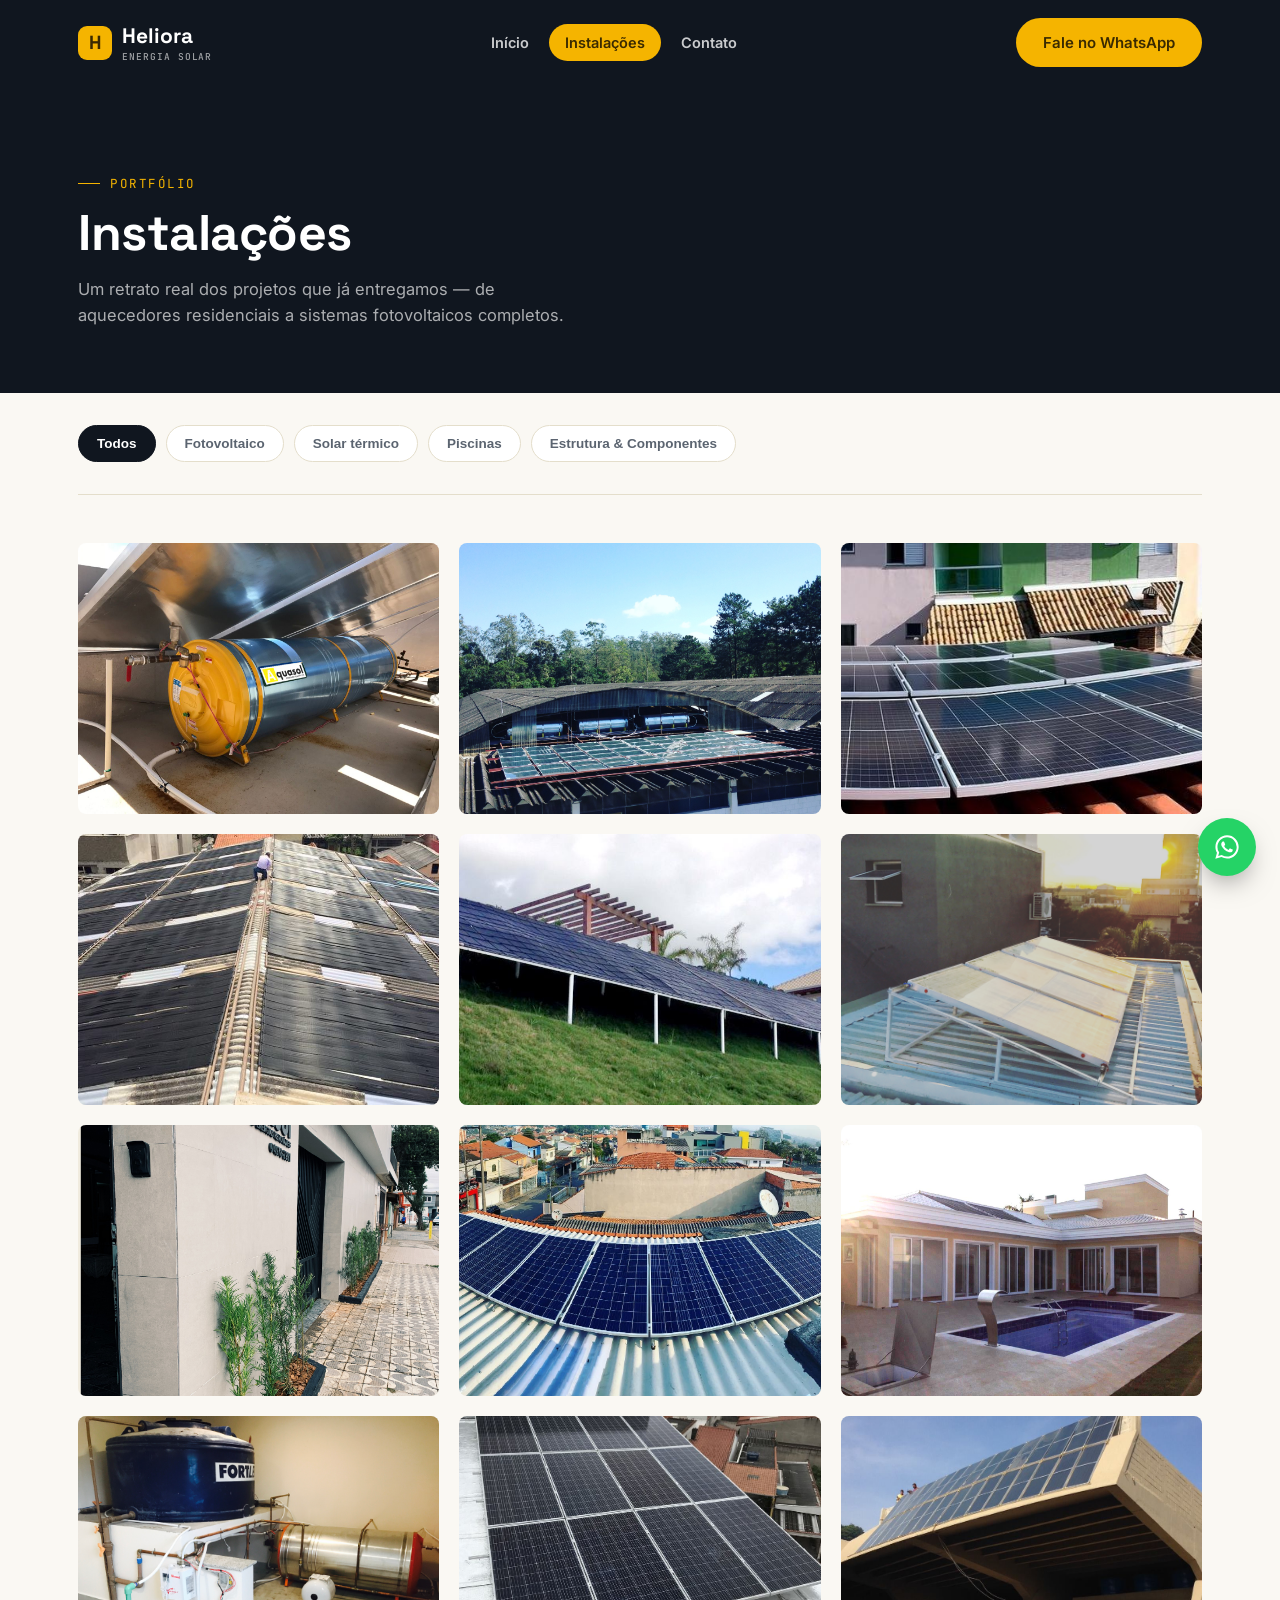
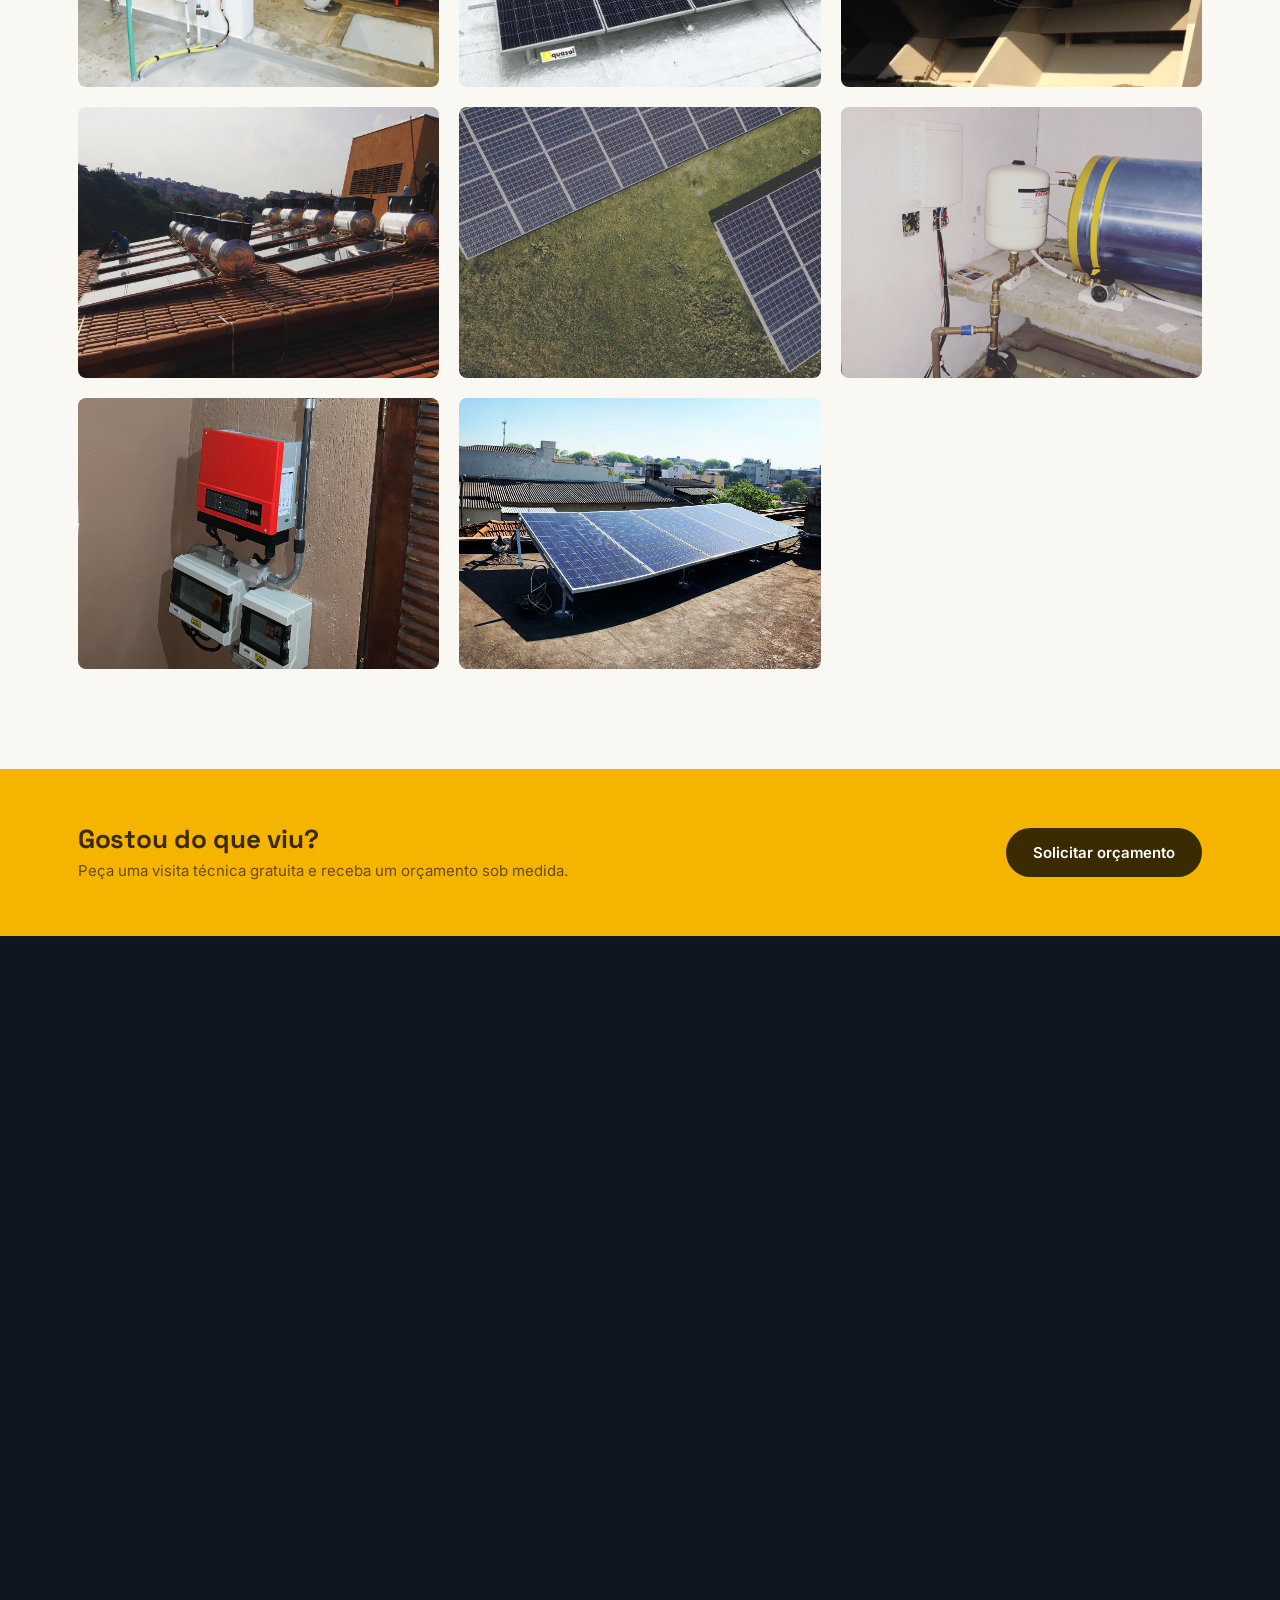
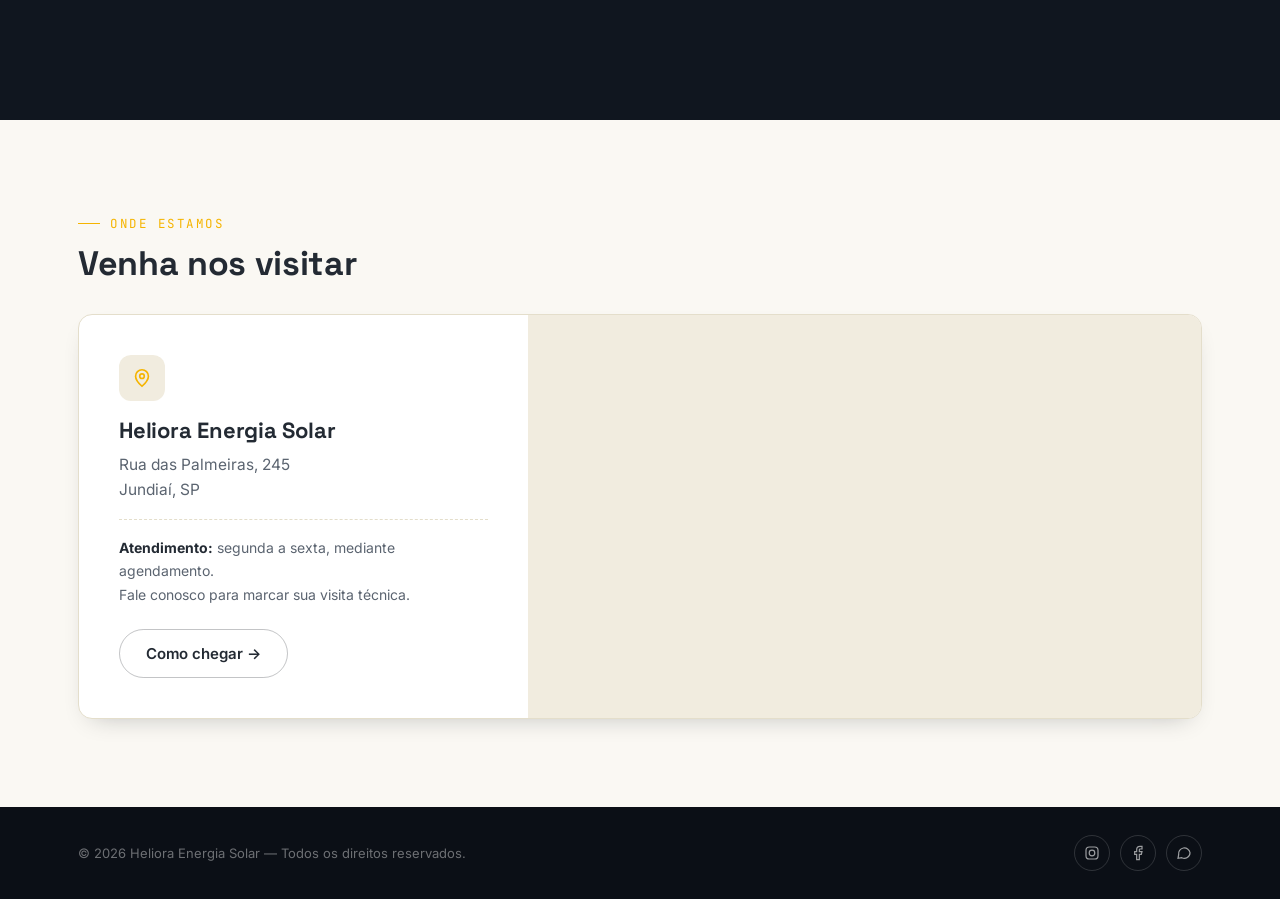
==== instalacoes.html @ be7b8970 "adição dos arquivos do site" ====
<!DOCTYPE html>
<html lang="pt-BR">
<head>
<meta charset="UTF-8">
<meta name="viewport" content="width=device-width, initial-scale=1.0">
<title>Instalações — Heliora Energia Solar</title>
<meta name="description" content="Veja projetos reais de aquecimento solar térmico, sistemas fotovoltaicos e aquecimento de piscinas instalados pela Heliora.">
<link rel="preconnect" href="https://fonts.googleapis.com">
<link rel="preconnect" href="https://fonts.gstatic.com" crossorigin>
<link href="https://fonts.googleapis.com/css2?family=Space+Grotesk:wght@500;600;700&family=Inter:wght@400;500;600;700&family=JetBrains+Mono:wght@400;500;700&display=swap" rel="stylesheet">
<link rel="stylesheet" href="css/style.css">
</head>
<body>

<!-- ============ HEADER ============ -->
<header class="site-header">
  <div class="container">
    <a href="index.html" class="brand">
      <span class="brand-mark">H</span>
      <span>Heliora<small>ENERGIA SOLAR</small></span>
    </a>

    <nav class="main-nav">
      <a href="index.html">Início</a>
      <a href="instalacoes.html" class="is-active">Instalações</a>
      <a href="#contato">Contato</a>
      <div class="nav-mobile-cta">
        <a class="btn btn-primary btn-block" href="https://wa.me/5511987654321" target="_blank" rel="noopener">Fale no WhatsApp</a>
      </div>
    </nav>

    <div class="header-actions">
      <a class="btn btn-primary" href="https://wa.me/5511987654321" target="_blank" rel="noopener">Fale no WhatsApp</a>
      <button class="nav-toggle" aria-label="Abrir menu" aria-expanded="false">
        <span class="nav-toggle-bars"><span></span><span></span><span></span></span>
      </button>
    </div>
  </div>
</header>
<div class="nav-overlay"></div>

<!-- ============ TÍTULO DA PÁGINA ============ -->
<section class="page-hero">
  <div class="container">
    <span class="eyebrow">Portfólio</span>
    <h1>Instalações</h1>
    <p>Um retrato real dos projetos que já entregamos — de aquecedores residenciais a sistemas fotovoltaicos completos.</p>
  </div>
</section>

<!-- ============ FILTROS ============ -->
<div class="container">
  <div class="filter-bar">
    <button class="filter-chip is-active" data-filter="all">Todos</button>
    <button class="filter-chip" data-filter="fotovoltaico">Fotovoltaico</button>
    <button class="filter-chip" data-filter="termico">Solar térmico</button>
    <button class="filter-chip" data-filter="piscina">Piscinas</button>
    <button class="filter-chip" data-filter="estrutura">Estrutura & Componentes</button>
  </div>
</div>

<!-- ============ GALERIA ============ -->
<div class="container">
  <div class="gallery-grid">

    <div class="gallery-item" data-category="termico" data-caption="Boiler térmico instalado em telhado residencial">
      <img src="./images/istalacoes/2bda6b14b1c64e98bdaf5f11907315ac.jpg" alt="Boiler de aquecimento solar térmico" data-ph="2bda6b14b1c64e98bdaf5f11907315ac.jpg (800×600px)">
      <span class="gallery-caption">Boiler térmico residencial</span>
    </div>

    <div class="gallery-item" data-category="termico" data-caption="Coletores térmicos instalados em cobertura de galpão">
      <img src="./images/istalacoes/5e6241b6c4be4158abbdec86ddadd91f.jpg" alt="Coletores solares térmicos em galpão" data-ph="5e6241b6c4be4158abbdec86ddadd91f.jpg (800×600px)">
      <span class="gallery-caption">Coletores térmicos em galpão</span>
    </div>

    <div class="gallery-item" data-category="fotovoltaico" data-caption="Painéis fotovoltaicos instalados em telhado cerâmico residencial">
      <img src="./images/istalacoes/6fbfa74b5dc548d1a0329ac678826400.jpg" alt="Painéis fotovoltaicos em telhado cerâmico" data-ph="6fbfa74b5dc548d1a0329ac678826400.jpg (800×600px)">
      <span class="gallery-caption">Fotovoltaico em telhado cerâmico</span>
    </div>

    <div class="gallery-item" data-category="termico" data-caption="Coletores solares térmicos instalados em grande telhado residencial">
      <img src="./images/istalacoes/8ac4a5382a5d43bbad98f8ae8292c017.jpg" alt="Coletores térmicos em telhado residencial" data-ph="8ac4a5382a5d43bbad98f8ae8292c017.jpg (800×600px)">
      <span class="gallery-caption">Coletores térmicos em telhado</span>
    </div>

    <div class="gallery-item" data-category="estrutura" data-caption="Estrutura elevada para coletores solares em terreno gramado">
      <img src="./images/istalacoes/42d260f66baf4b69919c429f97cd29e5.jpg" alt="Estrutura elevada para coletores solares em terreno" data-ph="42d260f66baf4b69919c429f97cd29e5.jpg (800×600px)">
      <span class="gallery-caption">Estrutura elevada em terreno</span>
    </div>

    <div class="gallery-item" data-category="termico" data-caption="Coletores térmicos em cobertura residencial">
      <img src="./images/istalacoes/72e43635341d48288f704a5536a4f82e.jpg" alt="Coletores solares em telhado" data-ph="72e43635341d48288f704a5536a4f82e.jpg (800×600px)">
      <span class="gallery-caption">Coletores em telhado</span>
    </div>

    <div class="gallery-item" data-category="estrutura" data-caption="Fachada da loja Heliora Energia Solar">
      <img src="./images/istalacoes/73c586de6caf469c9f681f7575840d7e.png" alt="Fachada da loja Heliora Energia Solar" data-ph="73c586de6caf469c9f681f7575840d7e.png (800×600px)">
      <span class="gallery-caption">Nossa loja</span>
    </div>

    <div class="gallery-item" data-category="fotovoltaico" data-caption="Painéis fotovoltaicos instalados em telhado cerâmico curvo">
      <img src="./images/istalacoes/98ac9041b6624213ab19336f9e82d36c.jpg" alt="Painéis fotovoltaicos em telhado cerâmico curvo" data-ph="98ac9041b6624213ab19336f9e82d36c.jpg (800×600px)">
      <span class="gallery-caption">Fotovoltaico em telhado curvo</span>
    </div>

    <div class="gallery-item" data-category="piscina" data-caption="Residência com piscina e sistema de aquecimento solar térmico">
      <img src="./images/istalacoes/781cdcae10b7414789338d3bd4f1a18f.jpg" alt="Casa com piscina e coletores térmicos no telhado" data-ph="781cdcae10b7414789338d3bd4f1a18f.jpg (800×600px)">
      <span class="gallery-caption">Piscina aquecida</span>
    </div>

    <div class="gallery-item" data-category="termico" data-caption="Reservatório térmico e boiler instalados internamente">
      <img src="./images/istalacoes/692979d7442b49f5b5044c58e0410f0d.jpg" alt="Reservatório térmico e boiler instalados internamente" data-ph="692979d7442b49f5b5044c58e0410f0d.jpg (800×600px)">
      <span class="gallery-caption">Reservatório térmico interno</span>
    </div>

    <div class="gallery-item" data-category="fotovoltaico" data-caption="Painéis fotovoltaicos instalados em laje residencial">
      <img src="./images/istalacoes/14325684240644ce937c5ff4631cb572.jpg" alt="Painéis fotovoltaicos em laje" data-ph="14325684240644ce937c5ff4631cb572.jpg (800×600px)">
      <span class="gallery-caption">Fotovoltaico em laje</span>
    </div>

    <div class="gallery-item" data-category="fotovoltaico" data-caption="Sistema fotovoltaico instalado em cobertura de concreto elevada">
      <img src="./images/istalacoes/a41fe81eb5fc4bcea24f68a102876c48.jpg" alt="Painéis fotovoltaicos em estrutura de concreto elevada" data-ph="a41fe81eb5fc4bcea24f68a102876c48.jpg (800×600px)">
      <span class="gallery-caption">Fotovoltaico em estrutura elevada</span>
    </div>

    <div class="gallery-item" data-category="termico" data-caption="Múltiplos boilers e coletores solares térmicos instalados em telhado">
      <img src="./images/istalacoes/b8708d75e0874baaada70e52911a408b.jpg" alt="Boilers e coletores térmicos em telhado residencial" data-ph="b8708d75e0874baaada70e52911a408b.jpg (800×600px)">
      <span class="gallery-caption">Instalação térmica em telhado</span>
    </div>

    <div class="gallery-item" data-category="fotovoltaico" data-caption="Vista aérea de painéis fotovoltaicos instalados em terreno gramado">
      <img src="./images/istalacoes/cd1c4d6988d44284a368681a8ea2b08d.jpg" alt="Vista aérea de painéis fotovoltaicos" data-ph="cd1c4d6988d44284a368681a8ea2b08d.jpg (800×600px)">
      <span class="gallery-caption">Vista aérea</span>
    </div>

    <div class="gallery-item" data-category="termico" data-caption="Reservatório térmico com bomba e tanque de expansão">
      <img src="./images/istalacoes/db271c2075e047968bb6e64349162584.jpg" alt="Reservatório térmico com bomba instalada internamente" data-ph="db271c2075e047968bb6e64349162584.jpg (800×600px)">
      <span class="gallery-caption">Reservatório térmico e bomba</span>
    </div>

    <div class="gallery-item" data-category="estrutura" data-caption="Inversor e caixas de proteção do sistema fotovoltaico">
      <img src="./images/istalacoes/e4dbc1f11e784e4796e7d71399c175ad.jpg" alt="Inversor solar instalado em parede" data-ph="e4dbc1f11e784e4796e7d71399c175ad.jpg (800×600px)">
      <span class="gallery-caption">Inversor fotovoltaico</span>
    </div>

    <div class="gallery-item" data-category="fotovoltaico" data-caption="Painéis fotovoltaicos instalados em estrutura elevada sobre laje">
      <img src="./images/istalacoes/e7928f3916b441e6afbc265c511e151e.jpg" alt="Painéis fotovoltaicos em estrutura elevada sobre laje" data-ph="e7928f3916b441e6afbc265c511e151e.jpg (800×600px)">
      <span class="gallery-caption">Fotovoltaico em estrutura elevada</span>
    </div>

  </div>
</div>

<!-- ============ LIGHTBOX ============ -->
<div class="lightbox">
  <button class="lightbox-close" aria-label="Fechar">
    <svg width="20" height="20" viewBox="0 0 24 24" fill="none" stroke="currentColor" stroke-width="2"><line x1="5" y1="5" x2="19" y2="19"/><line x1="19" y1="5" x2="5" y2="19"/></svg>
  </button>
  <button class="lightbox-prev" aria-label="Anterior">
    <svg width="18" height="18" viewBox="0 0 24 24" fill="none" stroke="currentColor" stroke-width="2"><polyline points="15 18 9 12 15 6"/></svg>
  </button>
  <button class="lightbox-next" aria-label="Próxima">
    <svg width="18" height="18" viewBox="0 0 24 24" fill="none" stroke="currentColor" stroke-width="2"><polyline points="9 18 15 12 9 6"/></svg>
  </button>
  <div>
    <div class="lightbox-img-wrap"></div>
    <p class="lightbox-caption"></p>
  </div>
</div>

<!-- ============ CTA STRIP ============ -->
<section class="cta-strip">
  <div class="container">
    <div>
      <h3>Gostou do que viu?</h3>
      <p>Peça uma visita técnica gratuita e receba um orçamento sob medida.</p>
    </div>
    <a href="index.html#contato" class="btn btn-primary">Solicitar orçamento</a>
  </div>
</section>

<!-- ============ CONTATO ============ -->
<section class="contact-section section" id="contato">
  <div class="contact-bg">
    <img src="images/campo-paineis-solares.jpg" alt="Campo de painéis solares" data-ph="campo-paineis-solares.jpg · vista aérea de painéis em campo (2000×1400px)">
  </div>
  <div class="container">
    <div class="contact-grid">
      <div class="reveal">
        <span class="eyebrow">Fale conosco</span>
        <h2 style="font-size: clamp(28px, 3.2vw, 38px); color:#fff; margin-top:14px;">Conte conosco</h2>
        <p style="margin-top: 16px; color: rgba(255,255,255,.65); font-size: 16px; max-width: 420px;">Entramos em contato com você. Informe os melhores dias e horários de sua conveniência.</p>

        <div class="contact-info-list">
          <div class="contact-info-item">
            <span class="contact-icon"><svg viewBox="0 0 24 24" fill="none" stroke="currentColor" stroke-width="1.8"><path d="M12 21s-7-6.2-7-11a7 7 0 0 1 14 0c0 4.8-7 11-7 11Z"/><circle cx="12" cy="10" r="2.5"/></svg></span>
            <div><h4>Endereço</h4><p>Rua das Palmeiras, 245 — Jundiaí, SP</p></div>
          </div>
          <div class="contact-info-item">
            <span class="contact-icon"><svg viewBox="0 0 24 24" fill="none" stroke="currentColor" stroke-width="1.8"><path d="M21 11.5a8.5 8.5 0 0 1-12.3 7.6L3 20l1-5.4A8.5 8.5 0 1 1 21 11.5Z"/></svg></span>
            <div><h4>WhatsApp</h4><p><a href="https://wa.me/5511987654321" target="_blank" rel="noopener">(11) 98765-4321</a></p></div>
          </div>
        </div>
      </div>

      <div class="contact-form reveal">
        <h3>Solicite seu orçamento</h3>
        <p>Preencha o formulário abaixo com seus dados.</p>
        <form>
          <div class="field">
            <label for="nome2">Nome</label>
            <input id="nome2" name="nome" type="text" placeholder="Seu nome completo" required>
          </div>
          <div class="field">
            <label for="email2">E-mail</label>
            <input id="email2" name="email" type="email" placeholder="voce@email.com" required>
          </div>
          <div class="field">
            <label for="mensagem2">Telefone e melhor horário</label>
            <textarea id="mensagem2" name="mensagem" placeholder="Seu telefone e os melhores dias/horários para retornarmos" required></textarea>
          </div>
          <button type="submit" class="btn btn-primary btn-block" style="margin-top: 22px;">Enviar mensagem</button>
          <p class="form-note">Seus dados são usados apenas para retornarmos seu contato.</p>
          <div class="form-success">Mensagem enviada! Em breve entraremos em contato.</div>
        </form>
      </div>
    </div>
  </div>
</section>

<!-- ============ MAPA ============ -->
<section class="section-tight section-light">
  <div class="container">
    <div class="section-head reveal" style="margin-bottom: 32px;">
      <span class="eyebrow">Onde estamos</span>
      <h2 style="font-size: clamp(26px, 3vw, 34px); margin-top: 14px;">Venha nos visitar</h2>
    </div>
    <div class="map-wrap reveal">
      <div class="map-card">
        <span class="contact-icon"><svg viewBox="0 0 24 24" fill="none" stroke="currentColor" stroke-width="1.8"><path d="M12 21s-7-6.2-7-11a7 7 0 0 1 14 0c0 4.8-7 11-7 11Z"/><circle cx="12" cy="10" r="2.5"/></svg></span>
        <h3>Heliora Energia Solar</h3>
        <address>Rua das Palmeiras, 245<br>Jundiaí, SP</address>
        <div class="map-hours">
          <strong>Atendimento:</strong> segunda a sexta, mediante agendamento.<br>
          Fale conosco para marcar sua visita técnica.
        </div>
        <a class="btn btn-ghost-light" href="https://www.google.com/maps/dir/?api=1&destination=Rua+das+Palmeiras,+245,+Jundia%C3%AD,+SP" target="_blank" rel="noopener">Como chegar →</a>
      </div>
      <div class="map-embed">
        <iframe
          src="https://www.google.com/maps?q=Rua+das+Palmeiras,+245,+Jundia%C3%AD,+SP&output=embed"
          title="Localização da Heliora Energia Solar no mapa"
          loading="lazy"
          referrerpolicy="no-referrer-when-downgrade"
          allowfullscreen></iframe>
      </div>
    </div>
  </div>
</section>

<!-- ============ FOOTER ============ -->
<footer class="site-footer">
  <div class="container">
    <p>© 2026 Heliora Energia Solar — Todos os direitos reservados.</p>
    <div class="footer-social">
      <a href="https://instagram.com/helioraenergiasolar" target="_blank" rel="noopener" aria-label="Instagram"><svg viewBox="0 0 24 24" fill="none" stroke="currentColor" stroke-width="1.8"><rect x="3" y="3" width="18" height="18" rx="5"/><circle cx="12" cy="12" r="4.2"/></svg></a>
      <a href="https://facebook.com/helioraenergiasolar" target="_blank" rel="noopener" aria-label="Facebook"><svg viewBox="0 0 24 24" fill="none" stroke="currentColor" stroke-width="1.8"><path d="M18 2h-3a5 5 0 0 0-5 5v3H7v4h3v8h4v-8h3l1-4h-4V7a1 1 0 0 1 1-1h3Z"/></svg></a>
      <a href="https://wa.me/5511987654321" target="_blank" rel="noopener" aria-label="WhatsApp"><svg viewBox="0 0 24 24" fill="none" stroke="currentColor" stroke-width="1.8"><path d="M21 11.5a8.5 8.5 0 0 1-12.3 7.6L3 20l1-5.4A8.5 8.5 0 1 1 21 11.5Z"/></svg></a>
    </div>
  </div>
</footer>

<a class="whatsapp-fab" href="https://wa.me/5511987654321" target="_blank" rel="noopener" aria-label="Fale no WhatsApp">
  <svg viewBox="0 0 24 24"><path d="M12.04 2c-5.5 0-9.96 4.46-9.96 9.96 0 1.76.46 3.48 1.34 5L2 22l5.2-1.36a9.94 9.94 0 0 0 4.84 1.24h.01c5.5 0 9.96-4.46 9.96-9.96 0-2.66-1.03-5.15-2.92-7.03A9.9 9.9 0 0 0 12.04 2Zm0 18.2h-.01a8.2 8.2 0 0 1-4.19-1.15l-.3-.18-3.09.81.82-3.01-.2-.31a8.24 8.24 0 0 1-1.26-4.4c0-4.55 3.7-8.25 8.25-8.25 2.2 0 4.27.86 5.83 2.42a8.19 8.19 0 0 1 2.42 5.83c0 4.55-3.71 8.24-8.27 8.24Zm4.52-6.17c-.25-.12-1.46-.72-1.68-.8-.23-.08-.39-.12-.56.13-.16.24-.64.8-.78.96-.14.17-.29.19-.53.06-.25-.12-1.04-.38-1.98-1.22-.73-.65-1.22-1.46-1.37-1.7-.14-.25-.02-.38.11-.5.11-.12.25-.29.37-.44.12-.14.16-.25.24-.41.08-.17.04-.31-.02-.44-.06-.12-.56-1.36-.77-1.86-.2-.48-.41-.42-.56-.43h-.48c-.16 0-.42.06-.65.31-.22.24-.85.83-.85 2.03s.87 2.36 1 2.52c.12.17 1.71 2.62 4.15 3.67.58.25 1.03.4 1.38.51.58.18 1.11.16 1.53.1.47-.07 1.46-.6 1.66-1.17.21-.58.21-1.08.15-1.18-.06-.1-.23-.16-.48-.28Z"/></svg>
</a>

<script src="js/main.js"></script>
</body>
</html>
---- css/style.css ----
/* =========================================================
   AQUASOL — Energias Renováveis
   Design tokens
   ========================================================= */
:root{
  --ink:        #10161F;   /* fundo escuro principal */
  --ink-2:      #1B2432;   /* painéis escuros secundários */
  --ink-line:   #2C3849;   /* linhas sobre fundo escuro */

  --sun:        #F5B400;   /* amarelo principal (marca) */
  --sun-2:      #FFD65C;   /* amarelo claro / hover */
  --sun-ink:    #3A2A00;   /* texto escuro sobre amarelo */

  --paper:      #FAF8F3;   /* fundo claro principal */
  --paper-2:    #F1ECDF;   /* fundo claro secundário */
  --line:       #E4DECB;   /* linhas sobre fundo claro */

  --slate:      #232A33;   /* texto escuro principal */
  --slate-2:    #5B6470;   /* texto escuro secundário */

  --sky:        #2C6E9E;   /* acento técnico (água/térmico) */

  --radius:     14px;
  --radius-sm:  8px;

  --shadow: 0 20px 40px -20px rgba(16,22,31,.35);
  --shadow-sm: 0 10px 24px -14px rgba(16,22,31,.3);

  --font-display: "Space Grotesk", "Arial Narrow", sans-serif;
  --font-body: "Inter", -apple-system, BlinkMacSystemFont, sans-serif;
  --font-mono: "JetBrains Mono", ui-monospace, monospace;
}

*{ box-sizing: border-box; }
html{
  scroll-behavior: smooth;
  scroll-padding-top: 96px; /* evita que o cabeçalho fixo cubra o topo da seção ao clicar em links de âncora */
}
body{
  margin: 0;
  font-family: var(--font-body);
  color: var(--slate);
  background: var(--paper);
  -webkit-font-smoothing: antialiased;
  overflow-x: hidden;
}
img{ max-width: 100%; display: block; }
a{ color: inherit; text-decoration: none; }
ul{ list-style: none; margin: 0; padding: 0; }
h1,h2,h3,h4{ font-family: var(--font-display); margin: 0; line-height: 1.08; letter-spacing: -0.01em; }
p{ margin: 0; }

.container{
  width: 100%;
  max-width: 1180px;
  margin: 0 auto;
  padding: 0 28px;
}

.eyebrow{
  font-family: var(--font-mono);
  font-size: 12.5px;
  letter-spacing: .12em;
  text-transform: uppercase;
  color: var(--sun);
  display: inline-flex;
  align-items: center;
  gap: 10px;
}
.eyebrow::before{
  content: "";
  width: 22px; height: 1px;
  background: var(--sun);
}

:focus-visible{
  outline: 2px solid var(--sun);
  outline-offset: 3px;
  border-radius: 4px;
}

/* =========================================================
   BOTÕES
   ========================================================= */
.btn{
  display: inline-flex;
  align-items: center;
  justify-content: center;
  gap: 8px;
  padding: 14px 26px;
  border-radius: 999px;
  font-family: var(--font-body);
  font-weight: 600;
  font-size: 15px;
  cursor: pointer;
  border: 1px solid transparent;
  transition: transform .18s ease, background .18s ease, border-color .18s ease, color .18s ease;
}
.btn:hover{ transform: translateY(-2px); }

.btn-primary{
  background: var(--sun);
  color: var(--sun-ink);
}
.btn-primary:hover{ background: var(--sun-2); }

.btn-ghost-dark{
  background: transparent;
  border-color: rgba(255,255,255,.35);
  color: #fff;
}
.btn-ghost-dark:hover{ border-color: #fff; background: rgba(255,255,255,.08); }

.btn-ghost-light{
  background: transparent;
  border-color: rgba(16,22,31,.25);
  color: var(--slate);
}
.btn-ghost-light:hover{ border-color: var(--slate); }

.btn-block{ width: 100%; }

/* =========================================================
   PLACEHOLDER DE IMAGEM (até o cliente subir os arquivos)
   ========================================================= */
.ph{
  position: relative;
  overflow: hidden;
  background: linear-gradient(135deg, #EFE7CE 25%, #E7DEC2 25%, #E7DEC2 50%, #EFE7CE 50%, #EFE7CE 75%, #E7DEC2 75%, #E7DEC2 100%);
  background-size: 24px 24px;
  display: flex;
  align-items: center;
  justify-content: center;
}
.ph::after{
  content: attr(data-label);
  position: absolute;
  inset: 10px;
  display: flex;
  align-items: center;
  justify-content: center;
  text-align: center;
  padding: 10px;
  background: rgba(16,22,31,.82);
  color: #fff;
  font-family: var(--font-mono);
  font-size: 11.5px;
  line-height: 1.5;
  border-radius: 8px;
  letter-spacing: .01em;
}
.ph img{ position: relative; z-index: 1; }
img.img-loaded ~ .ph, img.img-loaded{ background: none; }

/* =========================================================
   HEADER
   ========================================================= */
.site-header{
  position: fixed;
  top: 0; left: 0; right: 0;
  z-index: 300;
  padding: 18px 0;
  transition: background .25s ease, padding .25s ease, box-shadow .25s ease;
}
.site-header.is-solid{
  background: rgba(16,22,31,.92);
  backdrop-filter: blur(10px);
  padding: 12px 0;
  box-shadow: 0 8px 24px -16px rgba(0,0,0,.5);
}
.site-header .container{
  display: flex;
  align-items: center;
  justify-content: space-between;
  gap: 24px;
}
.brand{
  display: flex;
  align-items: center;
  gap: 10px;
  font-family: var(--font-display);
  font-size: 21px;
  font-weight: 700;
  color: #fff;
}
.brand-mark{
  width: 34px; height: 34px;
  background: var(--sun);
  color: var(--sun-ink);
  border-radius: 9px;
  display: flex; align-items: center; justify-content: center;
  font-size: 19px; font-weight: 700;
}
.brand small{
  display: block;
  font-family: var(--font-mono);
  font-size: 9.5px;
  letter-spacing: .1em;
  color: rgba(255,255,255,.6);
  font-weight: 500;
  margin-top: 1px;
}

.main-nav{ display: flex; align-items: center; gap: 4px; }
.main-nav a{
  color: rgba(255,255,255,.78);
  font-size: 14.5px;
  font-weight: 600;
  padding: 10px 16px;
  border-radius: 999px;
  transition: background .18s ease, color .18s ease;
}
.main-nav a:hover{ color: #fff; background: rgba(255,255,255,.08); }
.main-nav a.is-active{ color: var(--sun-ink); background: var(--sun); }

.header-actions{ display: flex; align-items: center; gap: 14px; }

/* Botão hamburguer -> X, animado com 3 barras */
.nav-toggle{
  display: none;
  width: 44px; height: 44px;
  border-radius: 50%;
  border: 1px solid rgba(255,255,255,.22);
  background: rgba(255,255,255,.05);
  color: #fff;
  align-items: center; justify-content: center;
  cursor: pointer;
  position: relative;
  z-index: 210;
  flex: none;
  transition: background .2s ease, border-color .2s ease;
}
.nav-toggle:hover{ background: rgba(255,255,255,.1); }
.nav-toggle-bars{
  position: relative;
  width: 18px; height: 12px;
}
.nav-toggle-bars span{
  position: absolute;
  left: 0; right: 0;
  height: 2px;
  border-radius: 2px;
  background: #fff;
  transition: transform .25s ease, opacity .2s ease, top .25s ease;
}
.nav-toggle-bars span:nth-child(1){ top: 0; }
.nav-toggle-bars span:nth-child(2){ top: 5px; }
.nav-toggle-bars span:nth-child(3){ top: 10px; }
.nav-toggle.is-open .nav-toggle-bars span:nth-child(1){ top: 5px; transform: rotate(45deg); }
.nav-toggle.is-open .nav-toggle-bars span:nth-child(2){ opacity: 0; }
.nav-toggle.is-open .nav-toggle-bars span:nth-child(3){ top: 5px; transform: rotate(-45deg); }

/* Véu escurecendo o restante da página quando o menu mobile está aberto */
.nav-overlay{
  display: none;
  position: fixed;
  inset: 0;
  z-index: 150;
  background: rgba(10,13,18,.6);
  backdrop-filter: blur(2px);
  opacity: 0;
  transition: opacity .25s ease;
}
.nav-overlay.is-open{ display: block; opacity: 1; }

.nav-mobile-cta{ display: none; }

/* =========================================================
   HERO
   ========================================================= */
.hero{
  position: relative;
  min-height: 100vh;
  display: flex;
  align-items: center;
  background: var(--ink);
  overflow: hidden;
}
.hero-bg{
  position: absolute; inset: 0;
}
.hero-bg::before{
  content: "";
  position: absolute; inset: 0;
  background: linear-gradient(180deg, rgba(16,22,31,.55) 0%, rgba(16,22,31,.72) 55%, rgba(16,22,31,.96) 100%);
  z-index: 1;
}
.hero-bg img{ width: 100%; height: 100%; object-fit: cover; }

.hero .container{
  position: relative;
  z-index: 2;
  padding-top: 120px;
  padding-bottom: 90px;
  display: grid;
  grid-template-columns: 1.1fr .8fr;
  gap: 40px;
  align-items: center;
}

.hero-title{
  font-size: clamp(40px, 5.4vw, 68px);
  color: #fff;
  margin-top: 18px;
}
.hero-title em{
  font-style: normal;
  color: var(--sun);
}
.hero-sub{
  margin-top: 22px;
  font-size: 18px;
  line-height: 1.6;
  color: rgba(255,255,255,.78);
  max-width: 480px;
}
.hero-cta{ display: flex; gap: 14px; margin-top: 34px; flex-wrap: wrap; }

.hero-stats{
  display: flex;
  gap: 32px;
  margin-top: 56px;
  flex-wrap: wrap;
}
.hero-stat b{
  display: block;
  font-family: var(--font-mono);
  font-size: 28px;
  color: #fff;
}
.hero-stat span{
  display: block;
  font-size: 12.5px;
  color: rgba(255,255,255,.55);
  margin-top: 4px;
  max-width: 130px;
}

/* Arco solar — elemento assinatura */
.sun-arc-wrap{
  position: relative;
  display: flex;
  align-items: center;
  justify-content: center;
}
.sun-arc-wrap svg{ width: 100%; height: auto; overflow: visible; }
.sun-arc-track{ fill: none; stroke: rgba(255,255,255,.14); stroke-width: 1.5; }
.sun-arc-path{
  fill: none;
  stroke: var(--sun);
  stroke-width: 2.5;
  stroke-linecap: round;
  stroke-dasharray: 620;
  stroke-dashoffset: 620;
  animation: draw-arc 2.4s ease forwards .4s;
}
@keyframes draw-arc{ to{ stroke-dashoffset: 120; } }
.sun-arc-dot{
  fill: var(--sun);
  filter: drop-shadow(0 0 10px rgba(245,180,0,.8));
}
.sun-arc-label{
  font-family: var(--font-mono);
  font-size: 10.5px;
  fill: rgba(255,255,255,.55);
  letter-spacing: .05em;
}

/* =========================================================
   SEÇÕES GERAIS
   ========================================================= */
.section{ padding: 108px 0; }
.section-tight{ padding: 88px 0; }
.section-light{ background: var(--paper); }
.section-alt{ background: var(--paper-2); }
.section-dark{ background: var(--ink); color: #fff; }

.section-head{ max-width: 620px; margin-bottom: 56px; }
.section-head h2{ font-size: clamp(30px, 3.4vw, 42px); margin-top: 14px; }
.section-dark .section-head p, .section-light .section-head p, .section-alt .section-head p{
  margin-top: 16px; font-size: 16.5px; line-height: 1.65; color: var(--slate-2);
}
.section-dark .section-head p{ color: rgba(255,255,255,.68); }

/* Sobre */
.about-grid{
  display: grid;
  grid-template-columns: 1fr 1fr;
  gap: 64px;
  align-items: center;
}
.about-copy h2{ font-size: clamp(28px, 3.2vw, 38px); margin-top: 14px; }
.about-copy p{ margin-top: 20px; font-size: 16.5px; line-height: 1.75; color: var(--slate-2); }
.about-facts{
  margin-top: 32px;
  display: grid;
  grid-template-columns: repeat(3, 1fr);
  gap: 18px;
}
.about-fact{
  border-top: 2px solid var(--sun);
  padding-top: 12px;
}
.about-fact b{ display: block; font-family: var(--font-mono); font-size: 24px; color: var(--slate); }
.about-fact span{ font-size: 12.5px; color: var(--slate-2); }
.about-media{ position: relative; border-radius: var(--radius); overflow: hidden; box-shadow: var(--shadow); aspect-ratio: 4/5; }
.about-media .ph, .about-media img{ width: 100%; height: 100%; object-fit: cover; }

/* Cards genéricos (o que oferecemos) */
.offer-grid{
  display: grid;
  grid-template-columns: repeat(3, 1fr);
  gap: 24px;
}
.offer-card{
  background: #fff;
  border: 1px solid var(--line);
  border-radius: var(--radius);
  padding: 32px 28px;
  transition: transform .2s ease, box-shadow .2s ease;
}
.offer-card:hover{ transform: translateY(-6px); box-shadow: var(--shadow-sm); }
.offer-card:hover .offer-icon{
  background: var(--sun);
  color: #fff;
  transform: scale(1.08) rotate(-6deg);
}
.offer-icon{
  width: 52px; height: 52px;
  border-radius: 12px;
  background: var(--paper-2);
  display: flex; align-items: center; justify-content: center;
  color: var(--sun);
  transition: transform .3s ease, background .3s ease, color .3s ease;
  animation: offer-float 3.2s ease-in-out infinite;
}
.offer-icon svg{ width: 26px; height: 26px; }
.offer-card h3{ margin-top: 20px; font-size: 19px; }
.offer-card p{ margin-top: 10px; font-size: 14.5px; line-height: 1.65; color: var(--slate-2); }

/* leve flutuação contínua dos ícones, com defasagem entre cards */
@keyframes offer-float{
  0%, 100% { transform: translateY(0); }
  50% { transform: translateY(-6px); }
}
.offer-card:nth-child(1) .offer-icon{ animation-delay: 0s; }
.offer-card:nth-child(2) .offer-icon{ animation-delay: .35s; }
.offer-card:nth-child(3) .offer-icon{ animation-delay: .7s; }

/* respeita usuários que preferem menos movimento */
@media (prefers-reduced-motion: reduce){
  .offer-icon{ animation: none; }
}

/* cascata na entrada dos cards */
.offer-grid .offer-card:nth-child(1){ transition-delay: 0s; }
.offer-grid .offer-card:nth-child(2){ transition-delay: .12s; }
.offer-grid .offer-card:nth-child(3){ transition-delay: .24s; }

/* Serviços prestados (fundo escuro, texto sempre branco) */
.services-grid{
  display: grid;
  grid-template-columns: repeat(3, 1fr);
  gap: 24px;
}
.service-card{
  background: var(--ink-2);
  border: 1px solid var(--ink-line);
  border-radius: var(--radius);
  overflow: hidden;
  transition: transform .2s ease;
}
.service-card:hover{ transform: translateY(-4px); }
.service-media{ aspect-ratio: 16/10; }
.service-media .ph, .service-media img{ width: 100%; height: 100%; object-fit: cover; }
.service-body{ padding: 24px 24px 28px; }
.service-tag{
  font-family: var(--font-mono);
  font-size: 11px;
  letter-spacing: .08em;
  color: var(--sun);
  text-transform: uppercase;
}
.service-card h3{ color: #fff; font-size: 20px; margin-top: 10px; }
.service-card p{ color: rgba(255,255,255,.62); font-size: 14.5px; line-height: 1.65; margin-top: 10px; }

/* =========================================================
   ECONOMIA — gráfico em arco (elemento assinatura reutilizado)
   ========================================================= */
.economy-wrap{
  display: grid;
  grid-template-columns: .9fr 1.1fr;
  gap: 56px;
  align-items: center;
}
.economy-list{ display: grid; gap: 18px; margin-top: 8px; }
.economy-row{
  display: flex;
  align-items: center;
  gap: 18px;
  padding: 18px 20px;
  background: #fff;
  border: 1px solid var(--line);
  border-radius: var(--radius-sm);
}
.economy-row .dot{ width: 10px; height: 10px; border-radius: 50%; flex: none; }
.economy-row .label{ flex: 1; font-weight: 600; font-size: 15px; }
.economy-row .value{ font-family: var(--font-mono); font-size: 20px; color: var(--slate); }
.economy-row .value span{ font-size: 12px; color: var(--slate-2); }

.arc-chart{ position: relative; }
.arc-chart svg{ width: 100%; height: auto; }
.arc-bg{ fill: none; stroke: var(--line); stroke-width: 14; stroke-linecap: round; }
.arc-seg{
  fill: none;
  stroke-width: 14;
  stroke-linecap: round;
  transform-origin: 200px 200px;
  transition: stroke-dashoffset 1.4s cubic-bezier(.2,.8,.2,1);
}
.arc-center{ text-anchor: middle; }
.arc-center .big{ font-family: var(--font-mono); font-size: 42px; fill: var(--slate); font-weight: 700; }
.arc-center .small{ font-family: var(--font-mono); font-size: 12px; fill: var(--slate-2); letter-spacing: .05em; }

/* =========================================================
   FAIXA CTA
   ========================================================= */
.cta-strip{
  background: var(--sun);
  padding: 56px 0;
}
.cta-strip .container{
  display: flex;
  align-items: center;
  justify-content: space-between;
  gap: 24px;
  flex-wrap: wrap;
}
.cta-strip h3{ font-size: 26px; color: var(--sun-ink); max-width: 480px; }
.cta-strip p{ margin-top: 8px; color: rgba(58,42,0,.75); font-size: 15px; }
.cta-strip .btn-primary{ background: var(--sun-ink); color: #fff; }
.cta-strip .btn-primary:hover{ background: #2a1e00; }

/* =========================================================
   CONTATO
   ========================================================= */
.contact-section{
  position: relative;
  background: var(--ink);
  color: #fff;
  overflow: hidden;
  scroll-margin-top: 96px; /* mesmo ajuste do bug de âncora, para navegadores sem scroll-padding */
}
.contact-bg{ position: absolute; inset: 0; }
.contact-bg::before{
  content: "";
  position: absolute; inset: 0;
  background: linear-gradient(120deg, rgba(16,22,31,.96) 20%, rgba(16,22,31,.82) 100%);
  z-index: 1;
}
.contact-bg img{ width: 100%; height: 100%; object-fit: cover; opacity: .5; }
.contact-section .container{ position: relative; z-index: 2; }

.contact-grid{
  display: grid;
  grid-template-columns: .9fr 1.1fr;
  gap: 60px;
}
.contact-info-list{ display: grid; gap: 24px; margin-top: 36px; }
.contact-info-item{ display: flex; gap: 16px; align-items: flex-start; }
.contact-icon{
  width: 42px; height: 42px; flex: none;
  border-radius: 10px;
  background: rgba(245,180,0,.14);
  color: var(--sun);
  display: flex; align-items: center; justify-content: center;
}
.contact-icon svg{ width: 20px; height: 20px; }
.contact-info-item > div{ min-width: 0; }
.contact-info-item h4{ font-size: 13px; text-transform: uppercase; letter-spacing: .06em; color: rgba(255,255,255,.55); font-family: var(--font-mono); font-weight: 500; }
.contact-info-item p{ margin-top: 4px; font-size: 16px; font-weight: 600; overflow-wrap: anywhere; word-break: break-word; }
.contact-info-item a:hover{ color: var(--sun); }

.contact-form{
  background: rgba(255,255,255,.04);
  border: 1px solid rgba(255,255,255,.12);
  border-radius: var(--radius);
  padding: 36px;
  backdrop-filter: blur(6px);
}
.contact-form h3{ font-size: 22px; }
.contact-form > p{ margin-top: 8px; color: rgba(255,255,255,.6); font-size: 14.5px; }
.field{ margin-top: 20px; }
.field label{
  display: block;
  font-size: 12.5px;
  font-family: var(--font-mono);
  letter-spacing: .04em;
  color: rgba(255,255,255,.55);
  margin-bottom: 8px;
}
.field input, .field textarea{
  width: 100%;
  background: rgba(255,255,255,.06);
  border: 1px solid rgba(255,255,255,.18);
  border-radius: var(--radius-sm);
  padding: 13px 14px;
  color: #fff;
  font-family: var(--font-body);
  font-size: 15px;
  transition: border-color .18s ease, background .18s ease;
}
.field input::placeholder, .field textarea::placeholder{ color: rgba(255,255,255,.32); }
.field input:focus, .field textarea:focus{
  outline: none;
  border-color: var(--sun);
  background: rgba(255,255,255,.09);
}
.field textarea{ resize: vertical; min-height: 110px; }
.form-note{ margin-top: 16px; font-size: 12.5px; color: rgba(255,255,255,.45); }
.form-success{
  display: none;
  margin-top: 18px;
  padding: 14px 16px;
  border-radius: var(--radius-sm);
  background: rgba(245,180,0,.14);
  border: 1px solid rgba(245,180,0,.4);
  color: var(--sun-2);
  font-size: 14px;
}
.form-success.is-visible{ display: block; }

/* =========================================================
   MAPA — Onde estamos
   ========================================================= */
.map-wrap{
  display: grid;
  grid-template-columns: .8fr 1.2fr;
  gap: 0;
  background: #fff;
  border: 1px solid var(--line);
  border-radius: var(--radius);
  overflow: hidden;
  box-shadow: var(--shadow-sm);
}
.map-card{ padding: 40px; display: flex; flex-direction: column; justify-content: center; }
.map-card .contact-icon{ background: var(--paper-2); color: var(--sun); margin-bottom: 18px;
  width: 46px; height: 46px; border-radius: 12px; display: flex; align-items: center; justify-content: center; }
.map-card .contact-icon svg{ width: 22px; height: 22px; }
.map-card h3{ font-size: 22px; }
.map-card address{ font-style: normal; margin-top: 10px; font-size: 15.5px; line-height: 1.6; color: var(--slate-2); }
.map-card .map-hours{ margin-top: 16px; padding-top: 16px; border-top: 1px dashed var(--line); font-size: 14px; color: var(--slate-2); line-height: 1.7; }
.map-card .map-hours strong{ color: var(--slate); }
.map-card .btn{ margin-top: 22px; align-self: flex-start; }
.map-embed{ position: relative; min-height: 340px; background: var(--paper-2); }
.map-embed iframe{ position: absolute; inset: 0; width: 100%; height: 100%; border: 0; }

/* =========================================================
   FOOTER
   ========================================================= */
.site-footer{
  background: #0B0F16;
  padding: 28px 0;
}
.site-footer .container{
  display: flex;
  align-items: center;
  justify-content: space-between;
  gap: 16px;
  flex-wrap: wrap;
}
.site-footer p{ font-size: 13px; color: rgba(255,255,255,.4); }
.footer-social{ display: flex; gap: 10px; }
.footer-social a{
  width: 36px; height: 36px;
  border-radius: 50%;
  border: 1px solid rgba(255,255,255,.15);
  display: flex; align-items: center; justify-content: center;
  color: rgba(255,255,255,.6);
  transition: border-color .18s ease, color .18s ease;
}
.footer-social a:hover{ border-color: var(--sun); color: var(--sun); }
.footer-social svg{ width: 16px; height: 16px; }

/* =========================================================
   WHATSAPP FLUTUANTE
   ========================================================= */
.whatsapp-fab{
  position: fixed;
  right: 24px;
  bottom: 24px;
  z-index: 90;
  width: 58px; height: 58px;
  border-radius: 50%;
  background: #25D366;
  display: flex; align-items: center; justify-content: center;
  box-shadow: 0 12px 28px -10px rgba(0,0,0,.5);
  transition: transform .2s ease;
}
.whatsapp-fab:hover{ transform: scale(1.08); }
.whatsapp-fab svg{ width: 28px; height: 28px; fill: #fff; }

/* =========================================================
   PÁGINA — INSTALAÇÕES
   ========================================================= */
.page-hero{
  background: var(--ink);
  padding: 168px 0 64px;
  color: #fff;
}
.page-hero .eyebrow{ margin-bottom: 14px; }
.page-hero h1{ font-size: clamp(34px, 4.4vw, 50px); }
.page-hero p{ margin-top: 16px; max-width: 520px; color: rgba(255,255,255,.65); font-size: 16.5px; line-height: 1.6; }

.filter-bar{
  display: flex;
  flex-wrap: wrap;
  gap: 10px;
  padding: 32px 0;
  border-bottom: 1px solid var(--line);
}
.filter-chip{
  padding: 10px 18px;
  border-radius: 999px;
  border: 1px solid var(--line);
  background: #fff;
  font-size: 13.5px;
  font-weight: 600;
  color: var(--slate-2);
  cursor: pointer;
  transition: all .18s ease;
}
.filter-chip:hover{ border-color: var(--slate); color: var(--slate); }
.filter-chip.is-active{ background: var(--ink); border-color: var(--ink); color: #fff; }

.gallery-grid{
  display: grid;
  grid-template-columns: repeat(3, 1fr);
  gap: 20px;
  padding: 48px 0 100px;
}
.gallery-item{
  position: relative;
  border-radius: var(--radius-sm);
  overflow: hidden;
  aspect-ratio: 4/3;
  cursor: zoom-in;
  background: var(--paper-2);
}
.gallery-item img, .gallery-item .ph{ width: 100%; height: 100%; object-fit: cover; transition: transform .4s ease; }
.gallery-item:hover img, .gallery-item:hover .ph{ transform: scale(1.06); }
.gallery-caption{
  position: absolute; left: 0; right: 0; bottom: 0;
  padding: 14px 16px;
  background: linear-gradient(0deg, rgba(16,22,31,.85), rgba(16,22,31,0));
  color: #fff;
  font-size: 13px;
  font-weight: 600;
  opacity: 0;
  transform: translateY(6px);
  transition: opacity .2s ease, transform .2s ease;
}
.gallery-item:hover .gallery-caption{ opacity: 1; transform: translateY(0); }
.gallery-item.is-hidden{ display: none; }

/* Lightbox */
.lightbox{
  position: fixed; inset: 0; z-index: 200;
  background: rgba(10,13,18,.94);
  display: none;
  align-items: center; justify-content: center;
  padding: 40px;
}
.lightbox.is-open{ display: flex; }
.lightbox-img-wrap{ max-width: 1000px; max-height: 80vh; width: 100%; }
.lightbox-img-wrap img, .lightbox-img-wrap .ph{ width: 100%; max-height: 80vh; object-fit: contain; border-radius: 8px; }
.lightbox-caption{ text-align: center; color: rgba(255,255,255,.7); margin-top: 16px; font-size: 14px; }
.lightbox-close, .lightbox-prev, .lightbox-next{
  position: fixed;
  width: 46px; height: 46px;
  border-radius: 50%;
  border: 1px solid rgba(255,255,255,.25);
  background: rgba(255,255,255,.06);
  color: #fff;
  display: flex; align-items: center; justify-content: center;
  cursor: pointer;
}
.lightbox-close{ top: 28px; right: 28px; }
.lightbox-prev{ left: 28px; top: 50%; transform: translateY(-50%); }
.lightbox-next{ right: 28px; top: 50%; transform: translateY(-50%); }
.lightbox-close:hover, .lightbox-prev:hover, .lightbox-next:hover{ border-color: var(--sun); color: var(--sun); }

/* =========================================================
   REVEAL ON SCROLL
   ========================================================= */
.reveal{ opacity: 0; transform: translateY(24px); transition: opacity .7s ease, transform .7s ease; }
.reveal.is-visible{ opacity: 1; transform: translateY(0); }

/* =========================================================
   RESPONSIVO
   ========================================================= */
@media (max-width: 980px){
  .hero .container{ grid-template-columns: 1fr; padding-top: 140px; }
  .sun-arc-wrap{ max-width: 320px; margin: 0 auto; }
  .about-grid, .economy-wrap, .contact-grid, .map-wrap{ grid-template-columns: 1fr; }
  .map-embed{ min-height: 280px; }
  .map-card{ padding: 32px; }
  .about-media{ order: -1; aspect-ratio: 16/9; }
  .offer-grid, .services-grid{ grid-template-columns: repeat(2, 1fr); }
  .gallery-grid{ grid-template-columns: repeat(2, 1fr); }
}

@media (max-width: 720px){
  .main-nav{
    position: fixed;
    top: 0; right: 0;
    height: 100vh;
    width: min(84vw, 340px);
    background: #10161F;
    border-left: 1px solid rgba(255,255,255,.08);
    flex-direction: column;
    align-items: stretch;
    justify-content: flex-start;
    gap: 2px;
    padding: 100px 22px 32px;
    z-index: 200;
    transform: translateX(100%);
    transition: transform .3s ease;
    overflow-y: auto;
  }
  .main-nav.is-open{ transform: translateX(0); display: flex; }
  .main-nav a{
    padding: 16px 18px;
    font-size: 17px;
    border-bottom: 1px solid rgba(255,255,255,.07);
    border-radius: 0;
  }
  .main-nav a.is-active{ border-radius: 10px; border-bottom-color: transparent; }
  .nav-toggle{ display: flex; }
  .header-actions .btn{ display: none; }

  .nav-mobile-cta{
    display: block;
    margin-top: 24px;
    text-align: center;
  }

  .hero-stats{ gap: 22px; }
  .offer-grid, .services-grid, .gallery-grid{ grid-template-columns: 1fr; }
  .about-facts{ grid-template-columns: 1fr 1fr; }
  .cta-strip .container{ flex-direction: column; align-items: flex-start; }
  .lightbox-prev{ left: 10px; } .lightbox-next{ right: 10px; }
  .lightbox-close{ top: 12px; right: 12px; }
  .page-hero{ padding-top: 128px; }

  .section{ padding: 72px 0; }
  .section-tight{ padding: 56px 0; }
  .container{ padding: 0 20px; }
  .contact-form{ padding: 22px 18px; }
  .field{ margin-top: 16px; }
  .map-card{ padding: 24px; }
  .map-embed{ min-height: 240px; }
}

@media (max-width: 380px){
  .container{ padding: 0 16px; }
  .contact-form{ padding: 18px 14px; }
  .hero-stats{ gap: 16px 20px; }
}
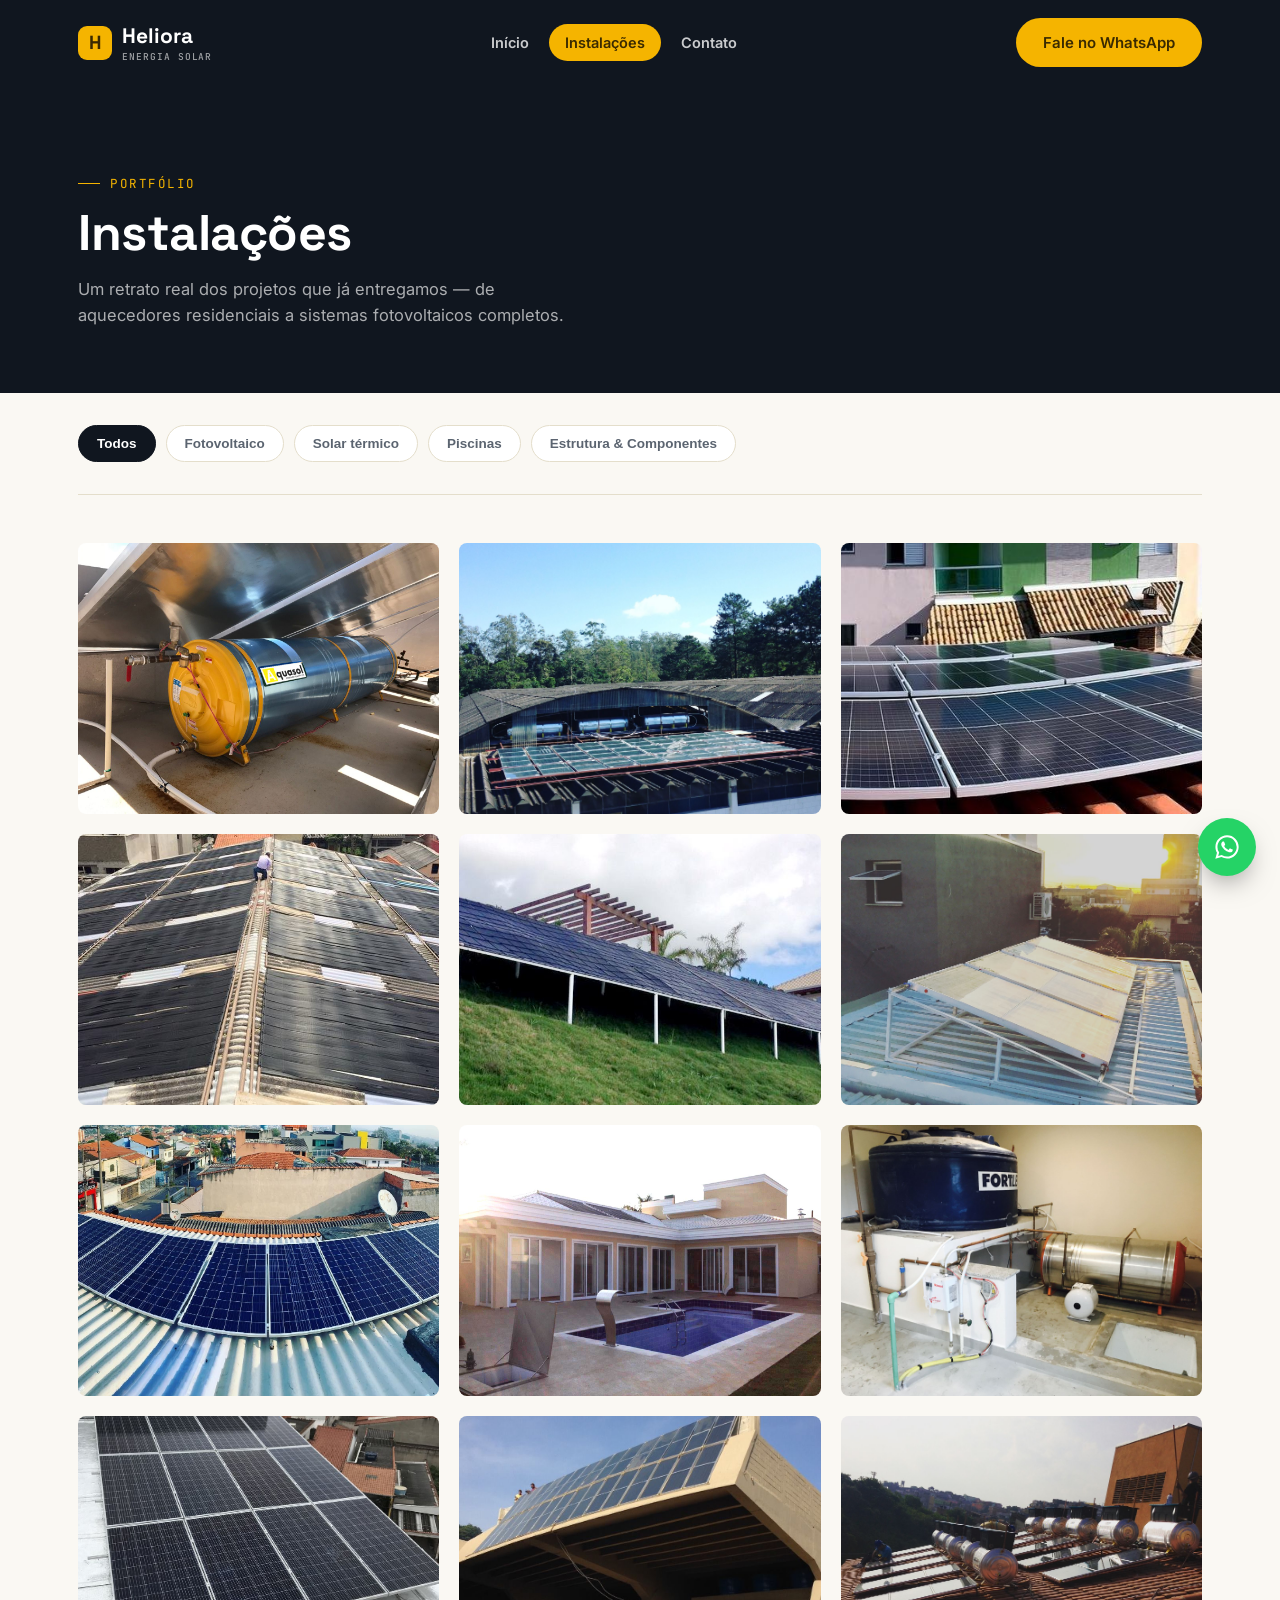
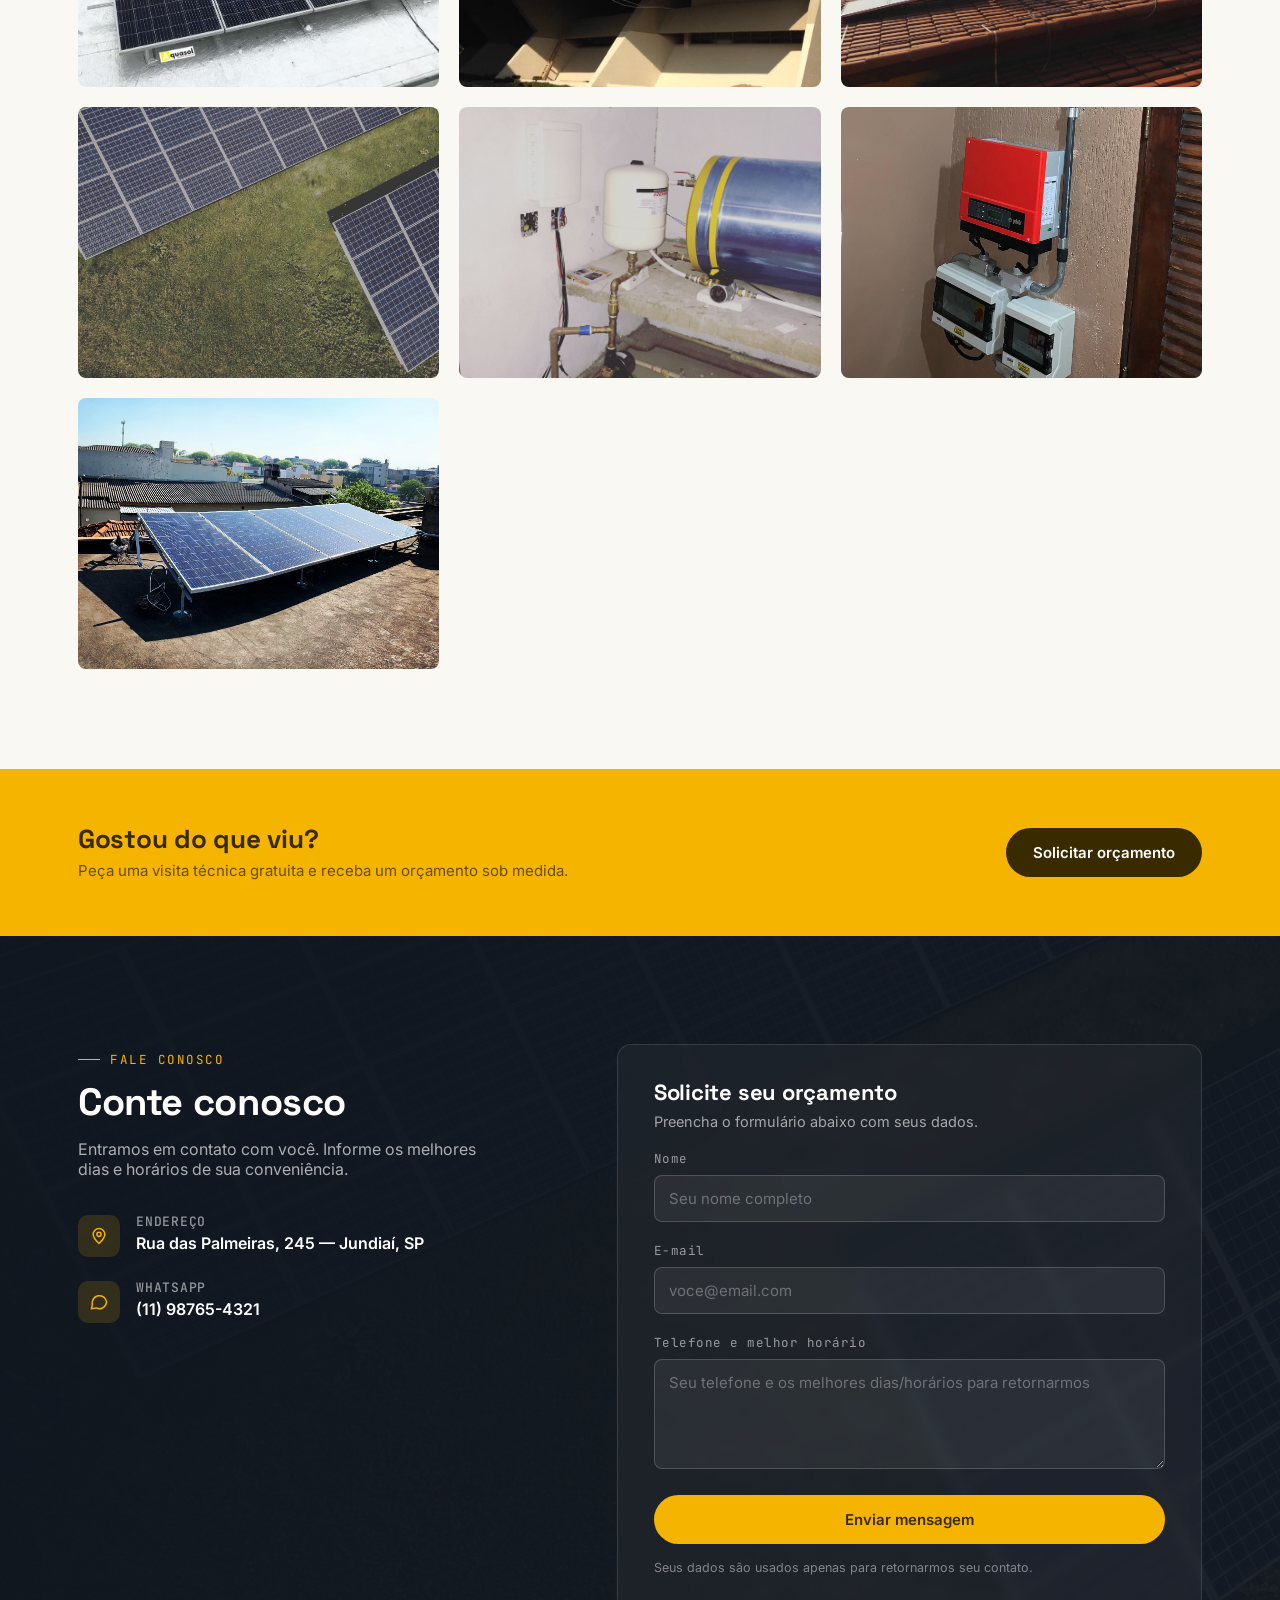
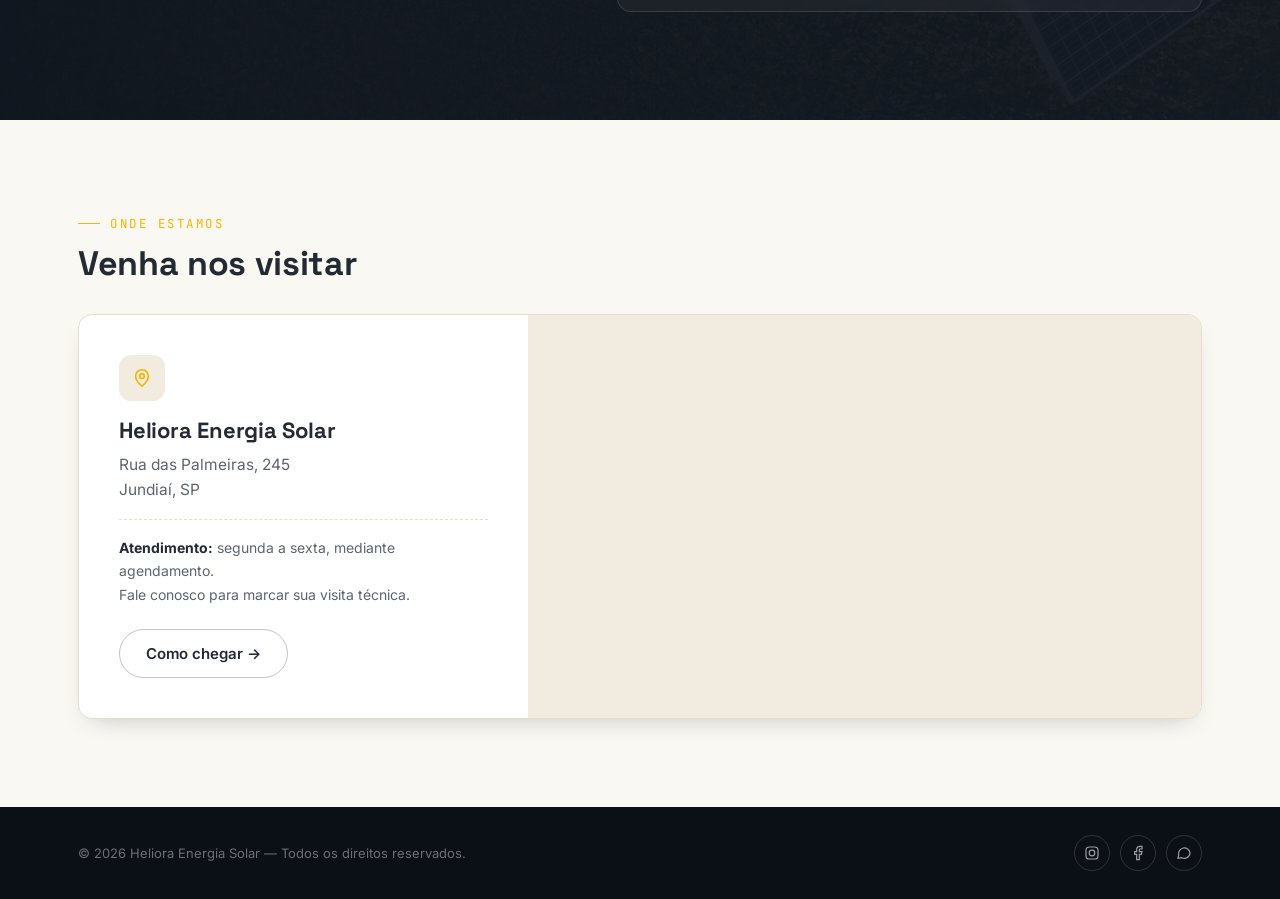
==== commit b61edea6: "Atualização" ====
--- a/instalacoes.html
+++ b/instalacoes.html
@@ -93,10 +93,6 @@
       <span class="gallery-caption">Coletores em telhado</span>
     </div>
 
-    <div class="gallery-item" data-category="estrutura" data-caption="Fachada da loja Heliora Energia Solar">
-      <img src="./images/istalacoes/73c586de6caf469c9f681f7575840d7e.png" alt="Fachada da loja Heliora Energia Solar" data-ph="73c586de6caf469c9f681f7575840d7e.png (800×600px)">
-      <span class="gallery-caption">Nossa loja</span>
-    </div>
 
     <div class="gallery-item" data-category="fotovoltaico" data-caption="Painéis fotovoltaicos instalados em telhado cerâmico curvo">
       <img src="./images/istalacoes/98ac9041b6624213ab19336f9e82d36c.jpg" alt="Painéis fotovoltaicos em telhado cerâmico curvo" data-ph="98ac9041b6624213ab19336f9e82d36c.jpg (800×600px)">
--- a/css/style.css
+++ b/css/style.css
@@ -1,5 +1,5 @@
 /* =========================================================
-   AQUASOL — Energias Renováveis
+   HELIORA — Energia Solar
    Design tokens
    ========================================================= */
 :root{
